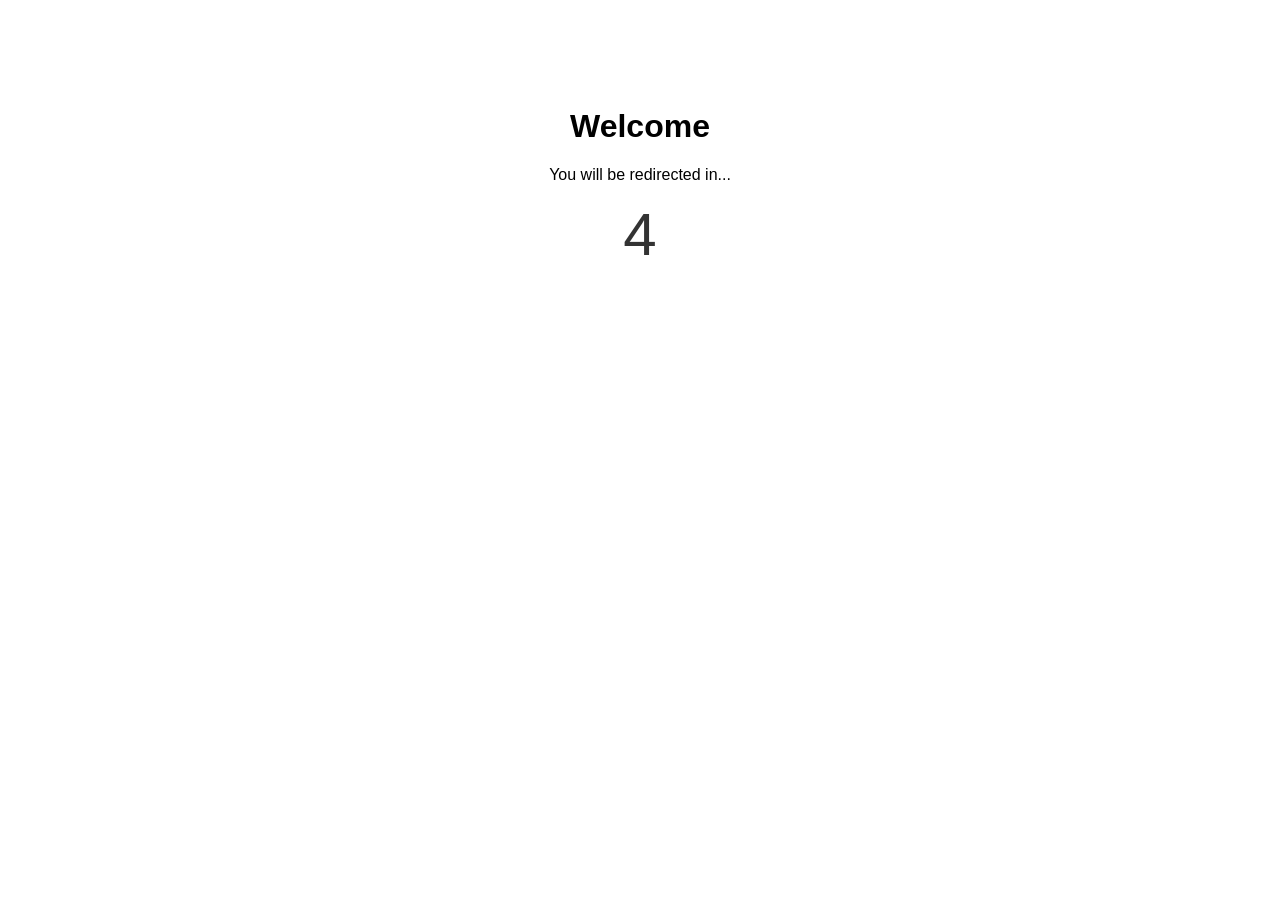
==== index.html @ 9c025548 "Update index.html" ====
<html>
<head>
<meta charset="UTF-8">
<title>Redirecting</title>
<style>
body {
font-family: Arial, sans-serif;
text-align: center;
padding-top: 100px;
}

#countdown {
font-size: 60px;
color: #333;
}
</style>
</head>

<body>

<h1>Welcome</h1>
<p>You will be redirected in...</p>

<div id="countdown">5</div>

<script>
let seconds = 5;

let redirectLink = "https://example.com"; // Put your changing link here

let timer = setInterval(function() {
seconds--;
document.getElementById("countdown").innerHTML = seconds;

if (seconds <= 0) {
clearInterval(timer);
window.location.href = redirectLink;
}
}, 1000);
</script>

</body>
</html>
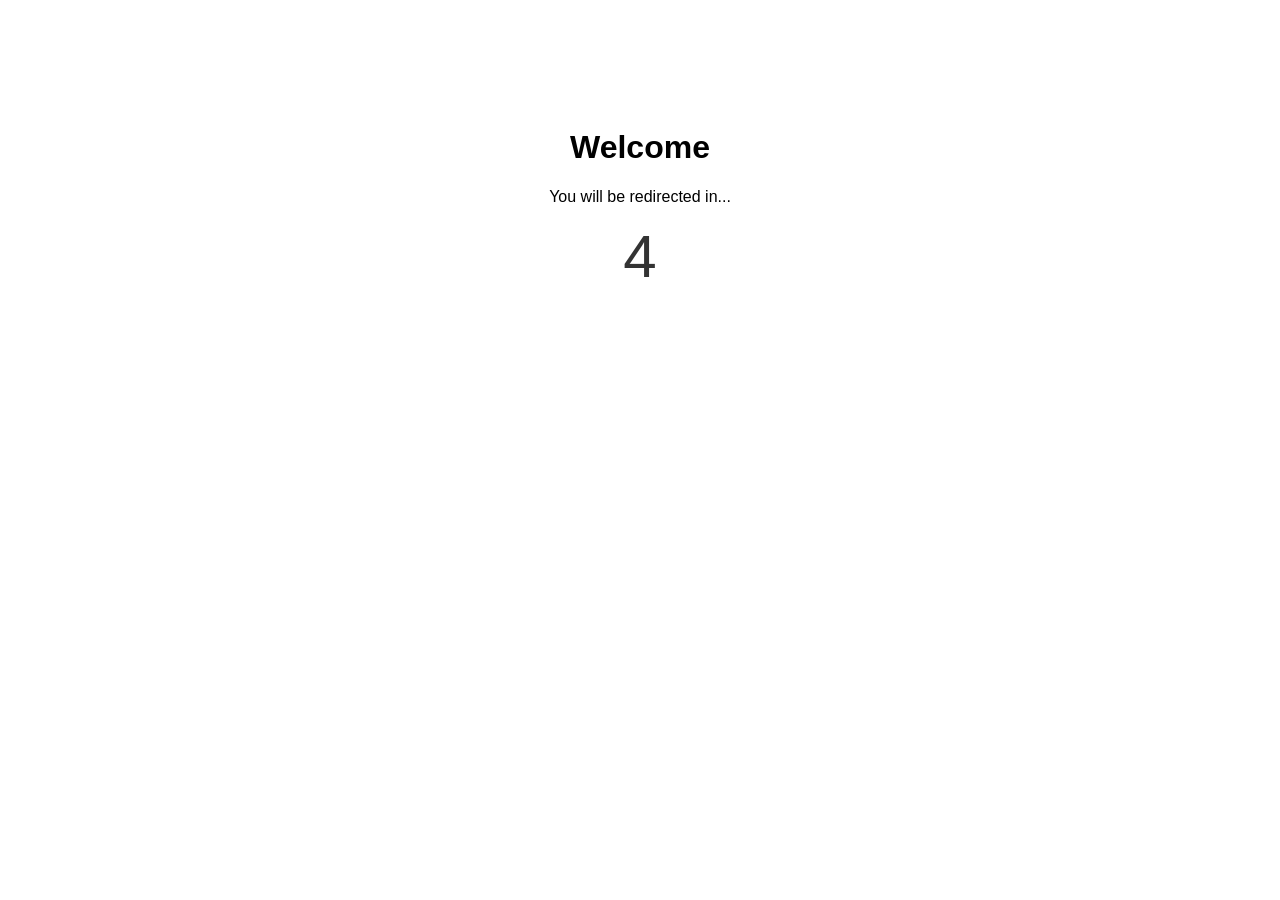
==== commit f9606568: "Update index.html" ====
--- a/index.html
+++ b/index.html
@@ -1,3 +1,4 @@
+<!DOCTYPE html>
 <html>
 <head>
 <meta charset="UTF-8">
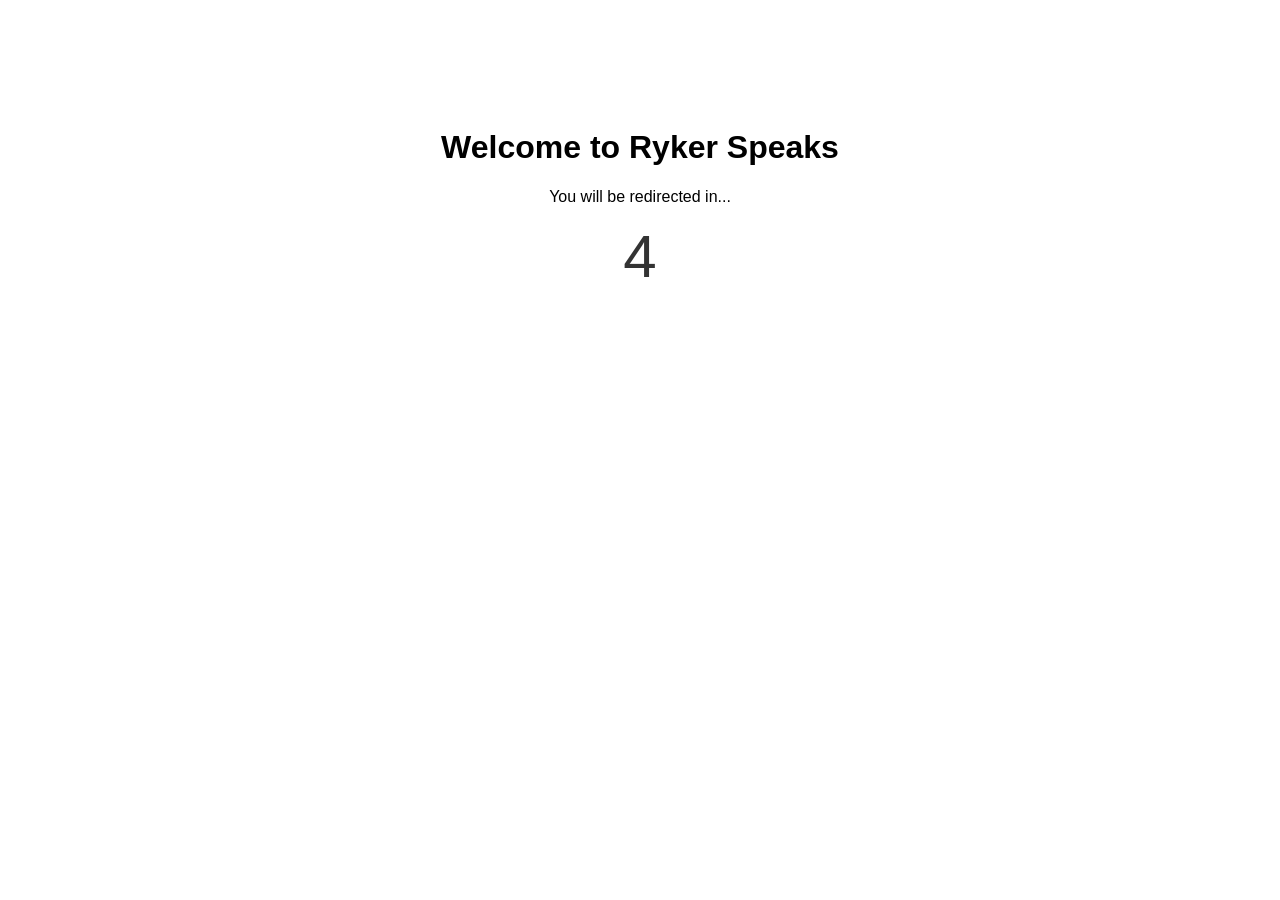
==== commit 84836bc5: "Update index.html" ====
--- a/index.html
+++ b/index.html
@@ -19,7 +19,8 @@
 
 <body>
 
-<h1>Welcome</h1>
+<h1>Welcome to Ryker Speaks</h1>
+<h2Thanks for Tuning In Today!</h2>
 <p>You will be redirected in...</p>
 
 <div id="countdown">5</div>
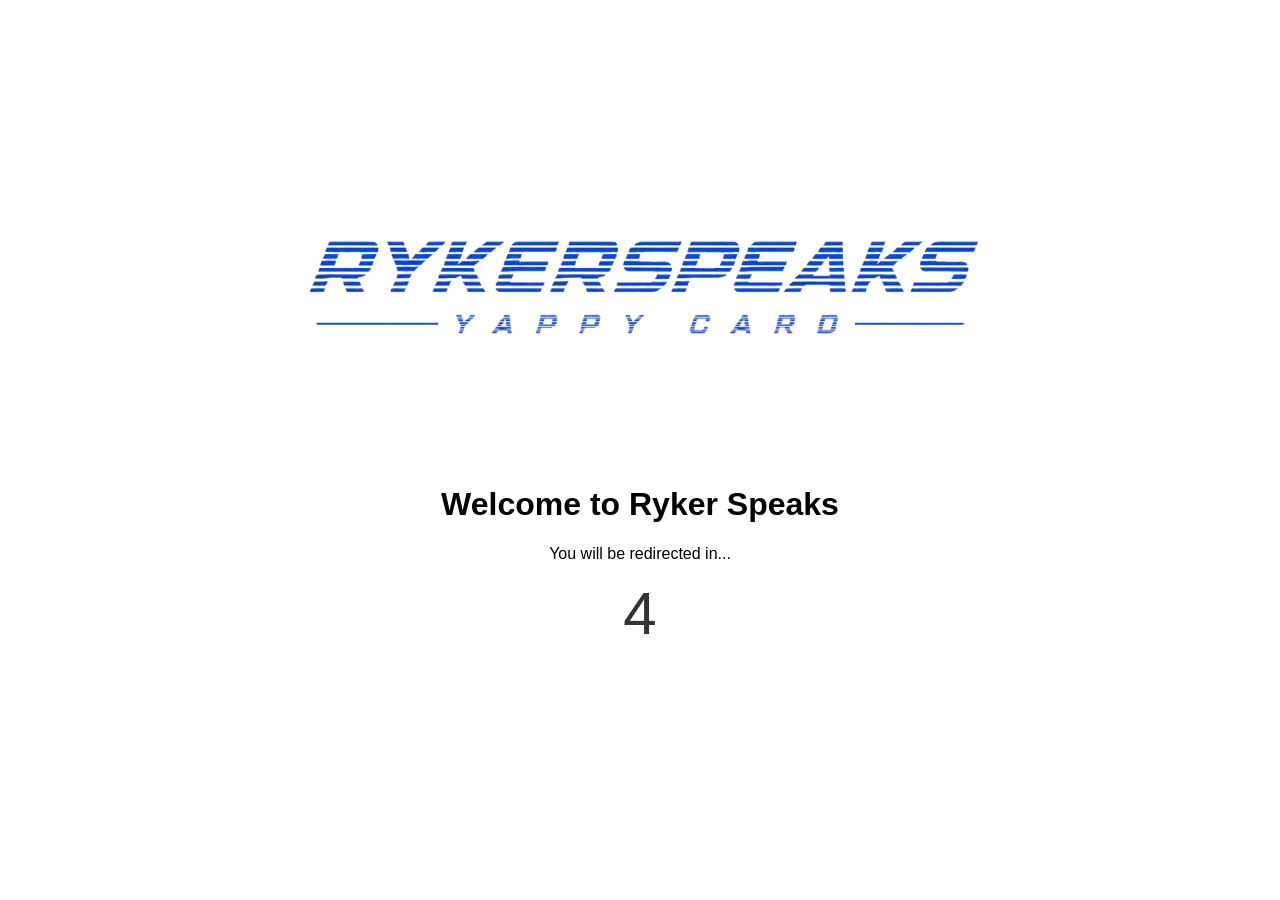
==== commit 99d7fee0: "Update index.html" ====
--- a/index.html
+++ b/index.html
@@ -15,6 +15,7 @@
 color: #333;
 }
 </style>
+<img src="ChatGPT_Image_Aug_3__2026__06_35_37_PM-removebg-preview.png">
 </head>
 
 <body>
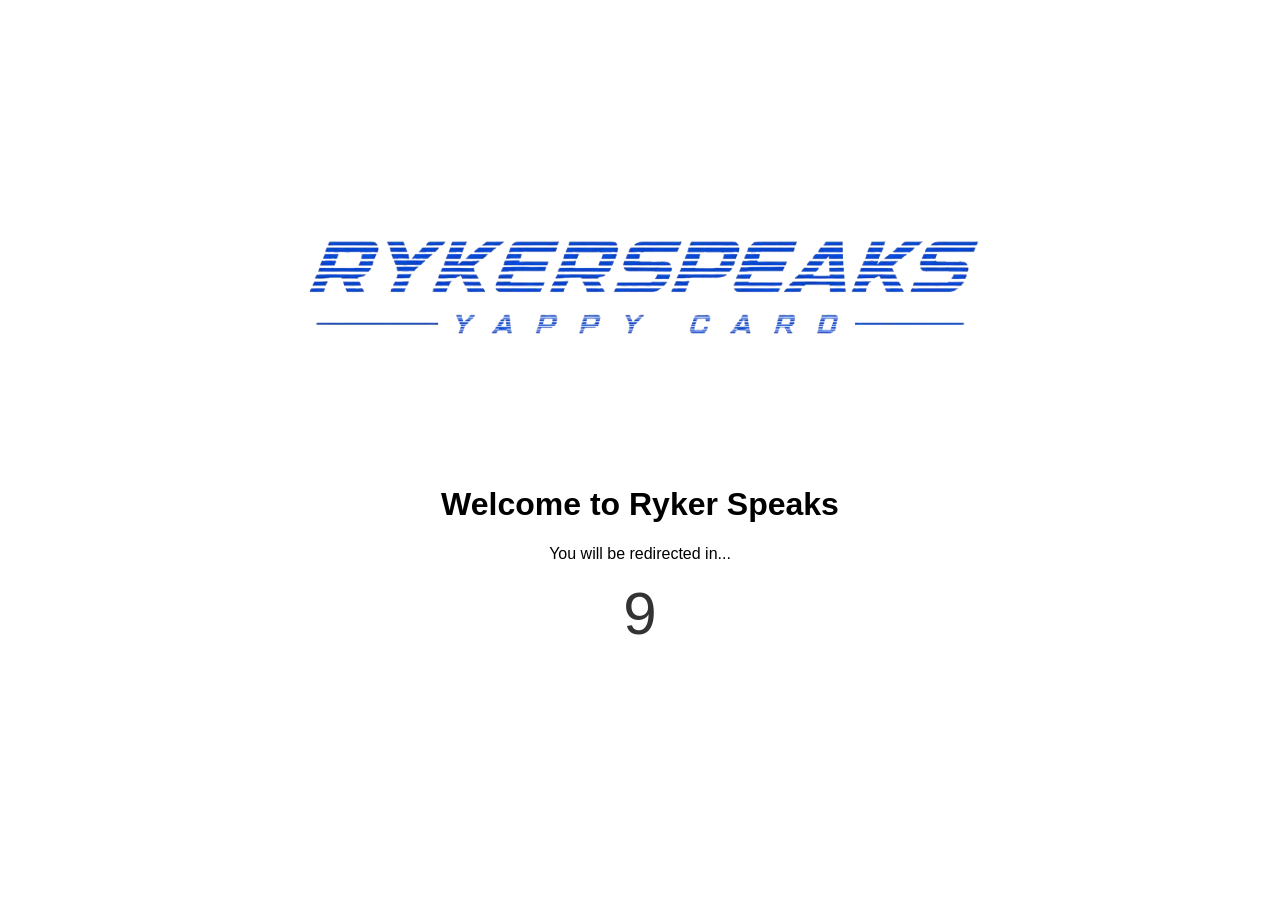
==== commit f0fa9657: "Update index.html" ====
--- a/index.html
+++ b/index.html
@@ -24,10 +24,10 @@
 <h2Thanks for Tuning In Today!</h2>
 <p>You will be redirected in...</p>
 
-<div id="countdown">5</div>
+<div id="countdown">10</div>
 
 <script>
-let seconds = 5;
+let seconds = 10;
 
 let redirectLink = "https://example.com"; // Put your changing link here
 
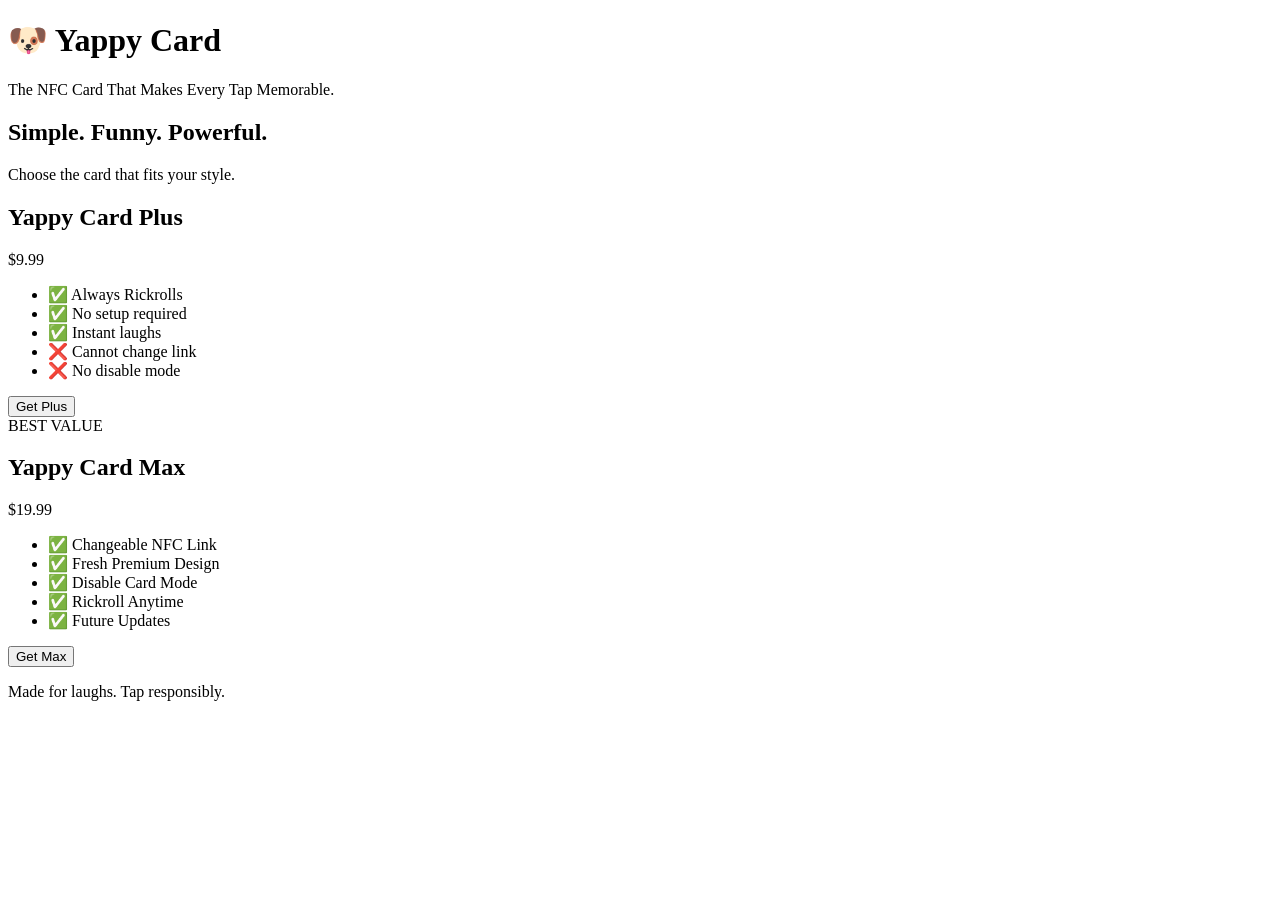
==== commit a1b37af5: "Update index.html" ====
--- a/index.html
+++ b/index.html
@@ -1,46 +1,62 @@
 <!DOCTYPE html>
-<html>
+<html lang="en">
 <head>
 <meta charset="UTF-8">
-<title>Redirecting</title>
-<style>
-body {
-font-family: Arial, sans-serif;
-text-align: center;
-padding-top: 100px;
-}
-
-#countdown {
-font-size: 60px;
-color: #333;
-}
-</style>
-<img src="ChatGPT_Image_Aug_3__2026__06_35_37_PM-removebg-preview.png">
+<meta name="viewport" content="width=device-width, initial-scale=1.0">
+<title>Yappy Card</title>
+<link rel="stylesheet" href="style.css">
 </head>
-
 <body>
 
-<h1>Welcome to Ryker Speaks</h1>
-<h2Thanks for Tuning In Today!</h2>
-<p>You will be redirected in...</p>
+<header>
+    <h1>🐶 Yappy Card</h1>
+    <p>The NFC Card That Makes Every Tap Memorable.</p>
+</header>
 
-<div id="countdown">10</div>
+<section class="hero">
+    <h2>Simple. Funny. Powerful.</h2>
+    <p>Choose the card that fits your style.</p>
+</section>
 
-<script>
-let seconds = 10;
+<div class="cards">
 
-let redirectLink = "https://example.com"; // Put your changing link here
+    <div class="card plus">
+        <h2>Yappy Card Plus</h2>
+        <div class="price">$9.99</div>
 
-let timer = setInterval(function() {
-seconds--;
-document.getElementById("countdown").innerHTML = seconds;
+        <ul>
+            <li>✅ Always Rickrolls</li>
+            <li>✅ No setup required</li>
+            <li>✅ Instant laughs</li>
+            <li>❌ Cannot change link</li>
+            <li>❌ No disable mode</li>
+        </ul>
 
-if (seconds <= 0) {
-clearInterval(timer);
-window.location.href = redirectLink;
-}
-}, 1000);
-</script>
+        <button>Get Plus</button>
+    </div>
+
+    <div class="card max">
+        <div class="badge">BEST VALUE</div>
+
+        <h2>Yappy Card Max</h2>
+        <div class="price">$19.99</div>
+
+        <ul>
+            <li>✅ Changeable NFC Link</li>
+            <li>✅ Fresh Premium Design</li>
+            <li>✅ Disable Card Mode</li>
+            <li>✅ Rickroll Anytime</li>
+            <li>✅ Future Updates</li>
+        </ul>
+
+        <button>Get Max</button>
+    </div>
+
+</div>
+
+<footer>
+    <p>Made for laughs. Tap responsibly.</p>
+</footer>
 
 </body>
 </html>
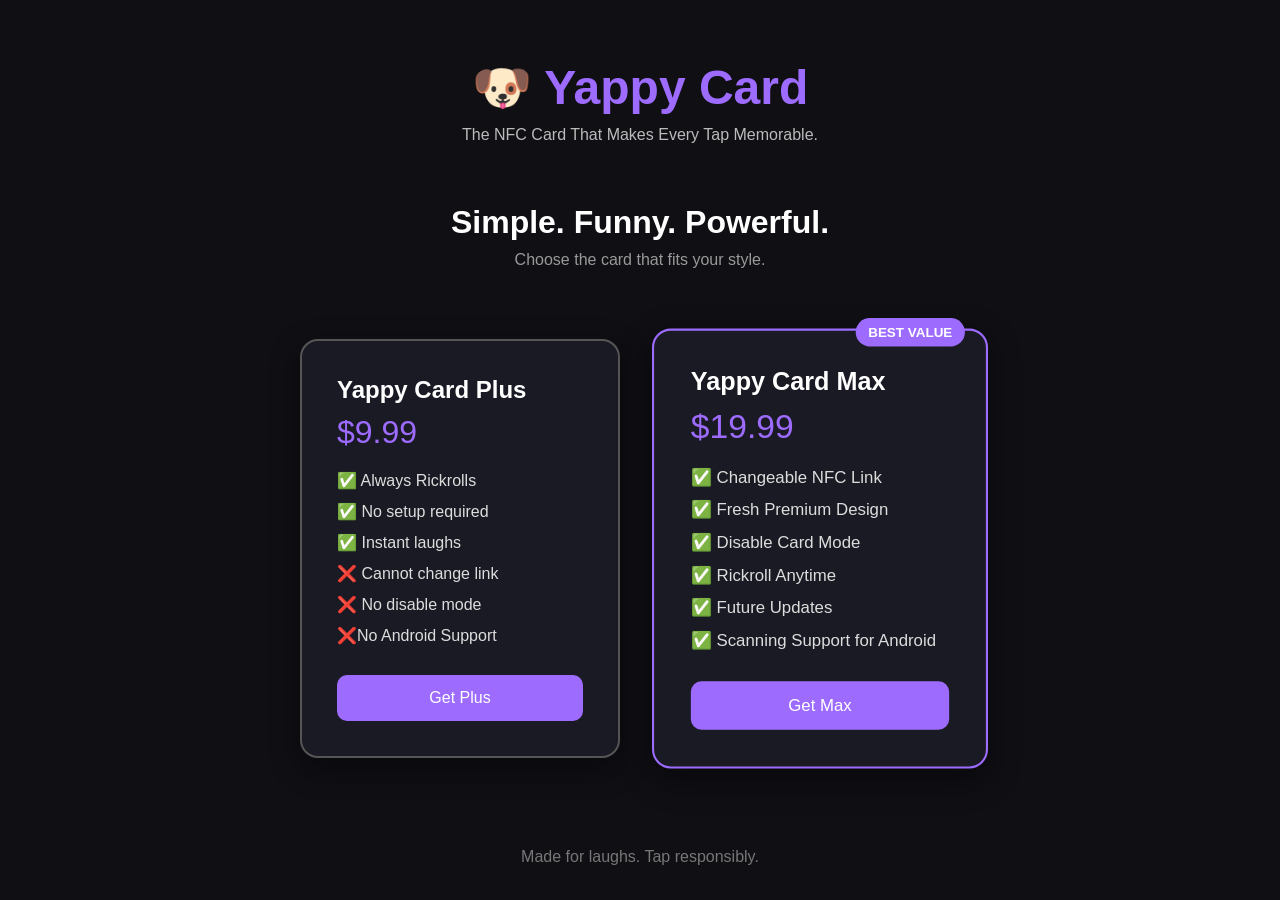
==== commit 756e6d3c: "Update index.html" ====
--- a/index.html
+++ b/index.html
@@ -30,6 +30,7 @@
             <li>✅ Instant laughs</li>
             <li>❌ Cannot change link</li>
             <li>❌ No disable mode</li>
+            <li>❌No Android Support</li>
         </ul>
 
         <button>Get Plus</button>
@@ -47,6 +48,7 @@
             <li>✅ Disable Card Mode</li>
             <li>✅ Rickroll Anytime</li>
             <li>✅ Future Updates</li>
+            <li>✅ Scanning Support for Android</li>
         </ul>
 
         <button>Get Max</button>
--- a/style.css
+++ b/style.css
@@ -0,0 +1,144 @@
+*{
+    margin:0;
+    padding:0;
+    box-sizing:border-box;
+    font-family:Arial, Helvetica, sans-serif;
+}
+
+body{
+    background:#0f0f14;
+    color:white;
+}
+
+header{
+    text-align:center;
+    padding:60px 20px;
+}
+
+header h1{
+    font-size:3rem;
+    color:#9d6cff;
+}
+
+header p{
+    color:#bbb;
+    margin-top:10px;
+}
+
+.hero{
+    text-align:center;
+    margin-bottom:50px;
+}
+
+.hero h2{
+    font-size:2rem;
+    margin-bottom:10px;
+}
+
+.hero p{
+    color:#999;
+}
+
+.cards{
+    display:flex;
+    justify-content:center;
+    gap:40px;
+    flex-wrap:wrap;
+    padding:20px;
+}
+
+.card{
+    position:relative;
+    width:320px;
+    background:#1a1a24;
+    border-radius:18px;
+    padding:35px;
+    box-shadow:0 10px 30px rgba(0,0,0,.4);
+    transition:.3s;
+}
+
+.card:hover{
+    transform:translateY(-10px);
+}
+
+.plus{
+    border:2px solid #555;
+}
+
+.max{
+    border:2px solid #9d6cff;
+    transform:scale(1.05);
+}
+
+.max:hover{
+    transform:scale(1.08);
+}
+
+.badge{
+    position:absolute;
+    top:-12px;
+    right:20px;
+    background:#9d6cff;
+    color:white;
+    padding:6px 12px;
+    border-radius:20px;
+    font-size:.8rem;
+    font-weight:bold;
+}
+
+.card h2{
+    margin-bottom:10px;
+}
+
+.price{
+    font-size:2rem;
+    color:#9d6cff;
+    margin-bottom:20px;
+}
+
+.card ul{
+    list-style:none;
+    margin-bottom:30px;
+}
+
+.card li{
+    margin:12px 0;
+    color:#ddd;
+}
+
+button{
+    width:100%;
+    padding:14px;
+    border:none;
+    border-radius:10px;
+    background:#9d6cff;
+    color:white;
+    font-size:1rem;
+    cursor:pointer;
+    transition:.25s;
+}
+
+button:hover{
+    background:#b48aff;
+}
+
+footer{
+    text-align:center;
+    color:#777;
+    margin:70px 0 30px;
+}
+
+@media(max-width:700px){
+    .cards{
+        flex-direction:column;
+        align-items:center;
+    }
+
+    .max{
+        transform:none;
+    }
+
+    .max:hover{
+        transform:translateY(-10px);
+    }
+}
